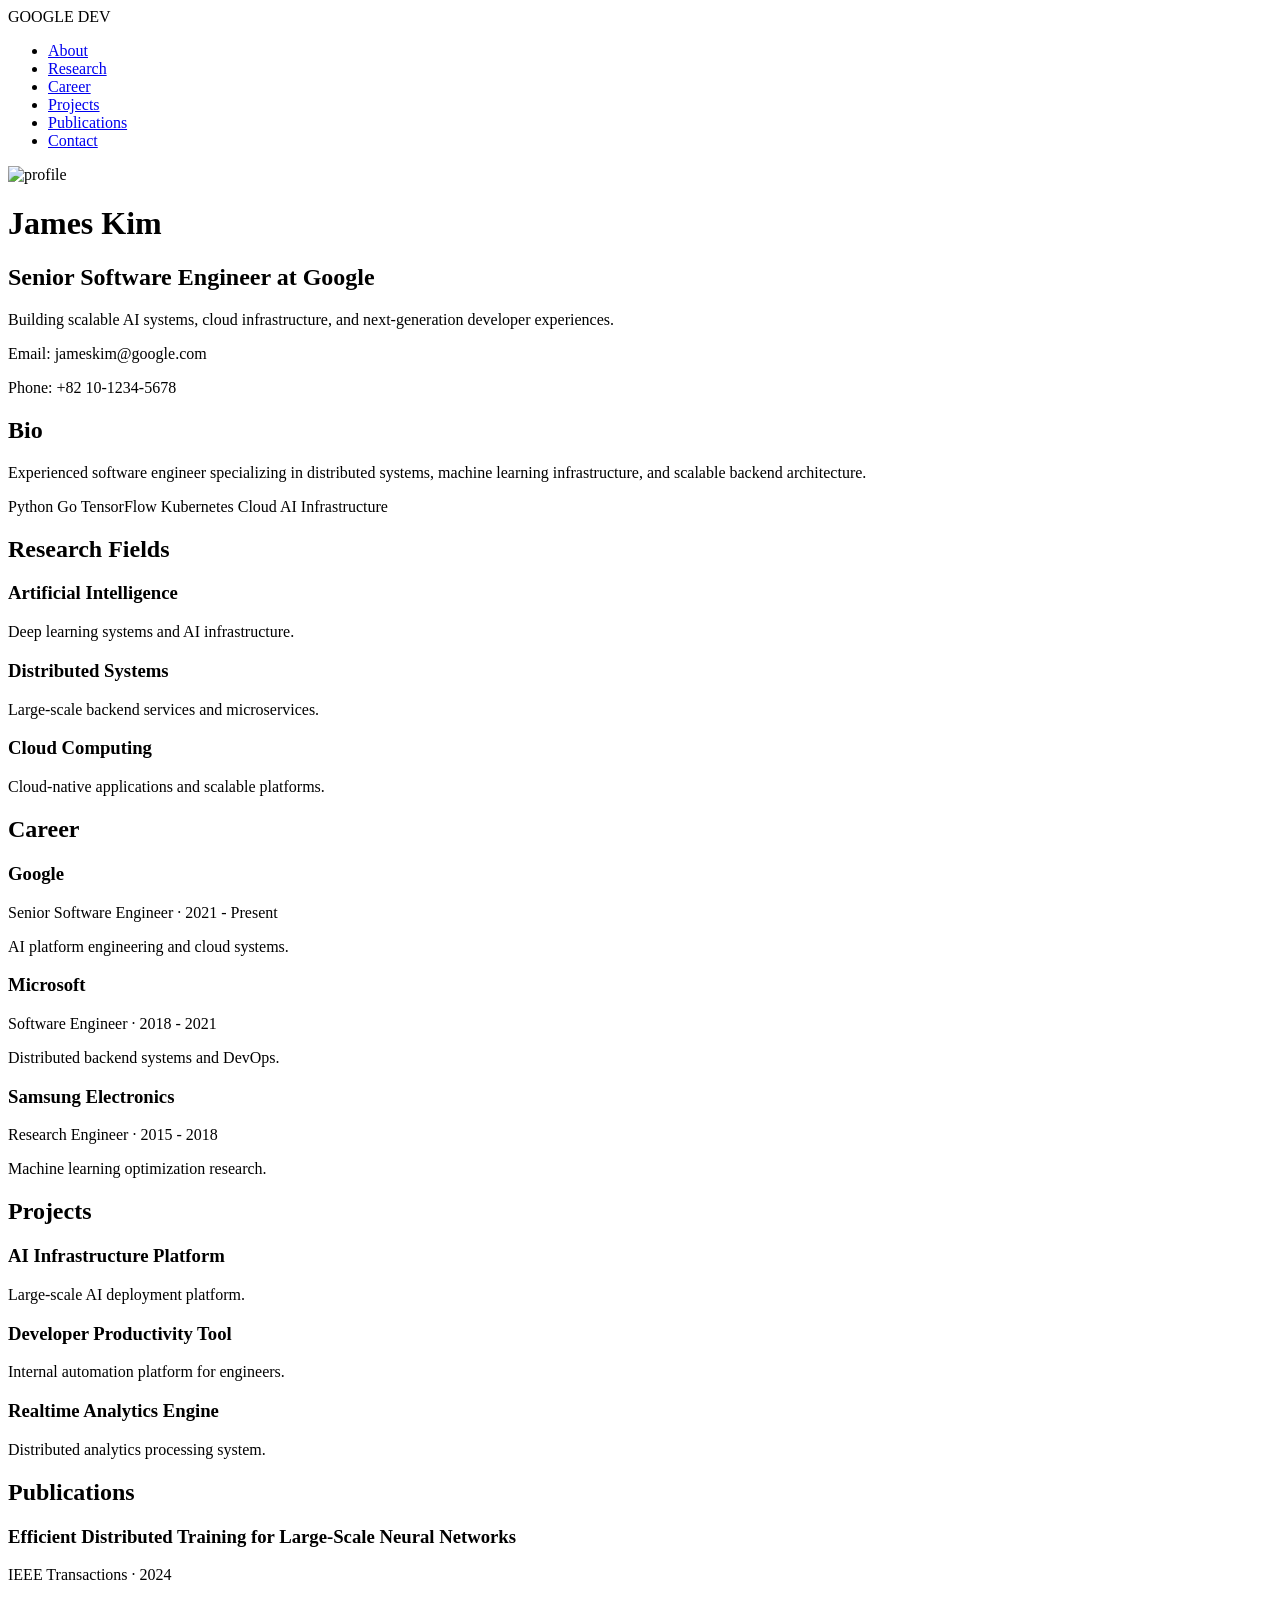
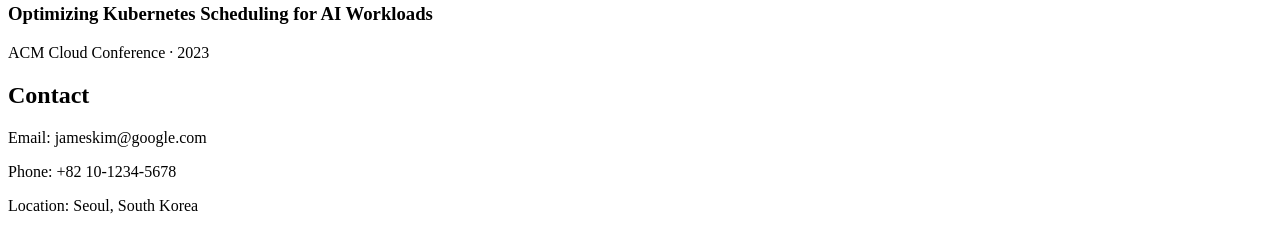
==== index.html @ e76c4819 "Add initial HTML structure for portfolio Initial commit of the Google Developer Portfolio HTML struc" ====
<!DOCTYPE html>
<html lang="ko">
<head>
  <meta charset="UTF-8" />

  <meta
    name="viewport"
    content="width=device-width, initial-scale=1.0"
  />

  <title>Google Developer Portfolio</title>

  <!-- CSS 연결 -->
  <link rel="stylesheet" href="styles.css" />

  <!-- Google Font -->
  <link
    rel="preconnect"
    href="https://fonts.googleapis.com"
  />

  <link
    rel="preconnect"
    href="https://fonts.gstatic.com"
    crossorigin
  />

  <link
    href="https://fonts.googleapis.com/css2?family=Inter:wght@300;400;500;600;700&display=swap"
    rel="stylesheet"
  />
</head>

<body>

  <!-- Navigation -->
  <nav class="navbar">

    <div class="logo">
      GOOGLE DEV
    </div>

    <ul class="nav-links">

      <li>
        <a href="#about">About</a>
      </li>

      <li>
        <a href="#research">Research</a>
      </li>

      <li>
        <a href="#career">Career</a>
      </li>

      <li>
        <a href="#projects">Projects</a>
      </li>

      <li>
        <a href="#publications">Publications</a>
      </li>

      <li>
        <a href="#contact">Contact</a>
      </li>

    </ul>

  </nav>

  <!-- Hero -->
  <header class="hero">

    <div class="hero-content">

      <img
        src="https://images.unsplash.com/photo-1500648767791-00dcc994a43e"
        alt="profile"
        class="profile-image"
      />

      <h1>James Kim</h1>

      <h2>
        Senior Software Engineer at Google
      </h2>

      <p class="hero-description">

        Building scalable AI systems,
        cloud infrastructure,
        and next-generation developer experiences.

      </p>

      <div class="contact-info">

        <p>
          Email: jameskim@google.com
        </p>

        <p>
          Phone: +82 10-1234-5678
        </p>

      </div>

    </div>

  </header>

  <!-- About -->
  <section id="about" class="section">

    <h2 class="section-title">
      Bio
    </h2>

    <div class="card">

      <p>

        Experienced software engineer specializing
        in distributed systems,
        machine learning infrastructure,
        and scalable backend architecture.

      </p>

      <div class="skills">

        <span>Python</span>
        <span>Go</span>
        <span>TensorFlow</span>
        <span>Kubernetes</span>
        <span>Cloud</span>
        <span>AI Infrastructure</span>

      </div>

    </div>

  </section>

  <!-- Research -->
  <section id="research" class="section">

    <h2 class="section-title">
      Research Fields
    </h2>

    <div class="grid">

      <div class="card">

        <h3>
          Artificial Intelligence
        </h3>

        <p>
          Deep learning systems and AI infrastructure.
        </p>

      </div>

      <div class="card">

        <h3>
          Distributed Systems
        </h3>

        <p>
          Large-scale backend services and microservices.
        </p>

      </div>

      <div class="card">

        <h3>
          Cloud Computing
        </h3>

        <p>
          Cloud-native applications and scalable platforms.
        </p>

      </div>

    </div>

  </section>

  <!-- Career -->
  <section id="career" class="section">

    <h2 class="section-title">
      Career
    </h2>

    <div class="timeline">

      <div class="timeline-item">

        <h3>Google</h3>

        <span>
          Senior Software Engineer · 2021 - Present
        </span>

        <p>
          AI platform engineering and cloud systems.
        </p>

      </div>

      <div class="timeline-item">

        <h3>Microsoft</h3>

        <span>
          Software Engineer · 2018 - 2021
        </span>

        <p>
          Distributed backend systems and DevOps.
        </p>

      </div>

      <div class="timeline-item">

        <h3>Samsung Electronics</h3>

        <span>
          Research Engineer · 2015 - 2018
        </span>

        <p>
          Machine learning optimization research.
        </p>

      </div>

    </div>

  </section>

  <!-- Projects -->
  <section id="projects" class="section">

    <h2 class="section-title">
      Projects
    </h2>

    <div class="grid">

      <div class="card">

        <h3>
          AI Infrastructure Platform
        </h3>

        <p>
          Large-scale AI deployment platform.
        </p>

      </div>

      <div class="card">

        <h3>
          Developer Productivity Tool
        </h3>

        <p>
          Internal automation platform for engineers.
        </p>

      </div>

      <div class="card">

        <h3>
          Realtime Analytics Engine
        </h3>

        <p>
          Distributed analytics processing system.
        </p>

      </div>

    </div>

  </section>

  <!-- Publications -->
  <section id="publications" class="section">

    <h2 class="section-title">
      Publications
    </h2>

    <div class="card publication">

      <h3>
        Efficient Distributed Training
        for Large-Scale Neural Networks
      </h3>

      <p>
        IEEE Transactions · 2024
      </p>

    </div>

    <div class="card publication">

      <h3>
        Optimizing Kubernetes Scheduling
        for AI Workloads
      </h3>

      <p>
        ACM Cloud Conference · 2023
      </p>

    </div>

  </section>

  <!-- Contact -->
  <section id="contact" class="section">

    <h2 class="section-title">
      Contact
    </h2>

    <div class="card contact-card">

      <p>
        Email: jameskim@google.com
      </p>

      <p>
        Phone: +82 10-1234-5678
      </p>

      <p>
        Location: Seoul, South Korea
      </p>

    </div>

  </section>

</body>
</html>
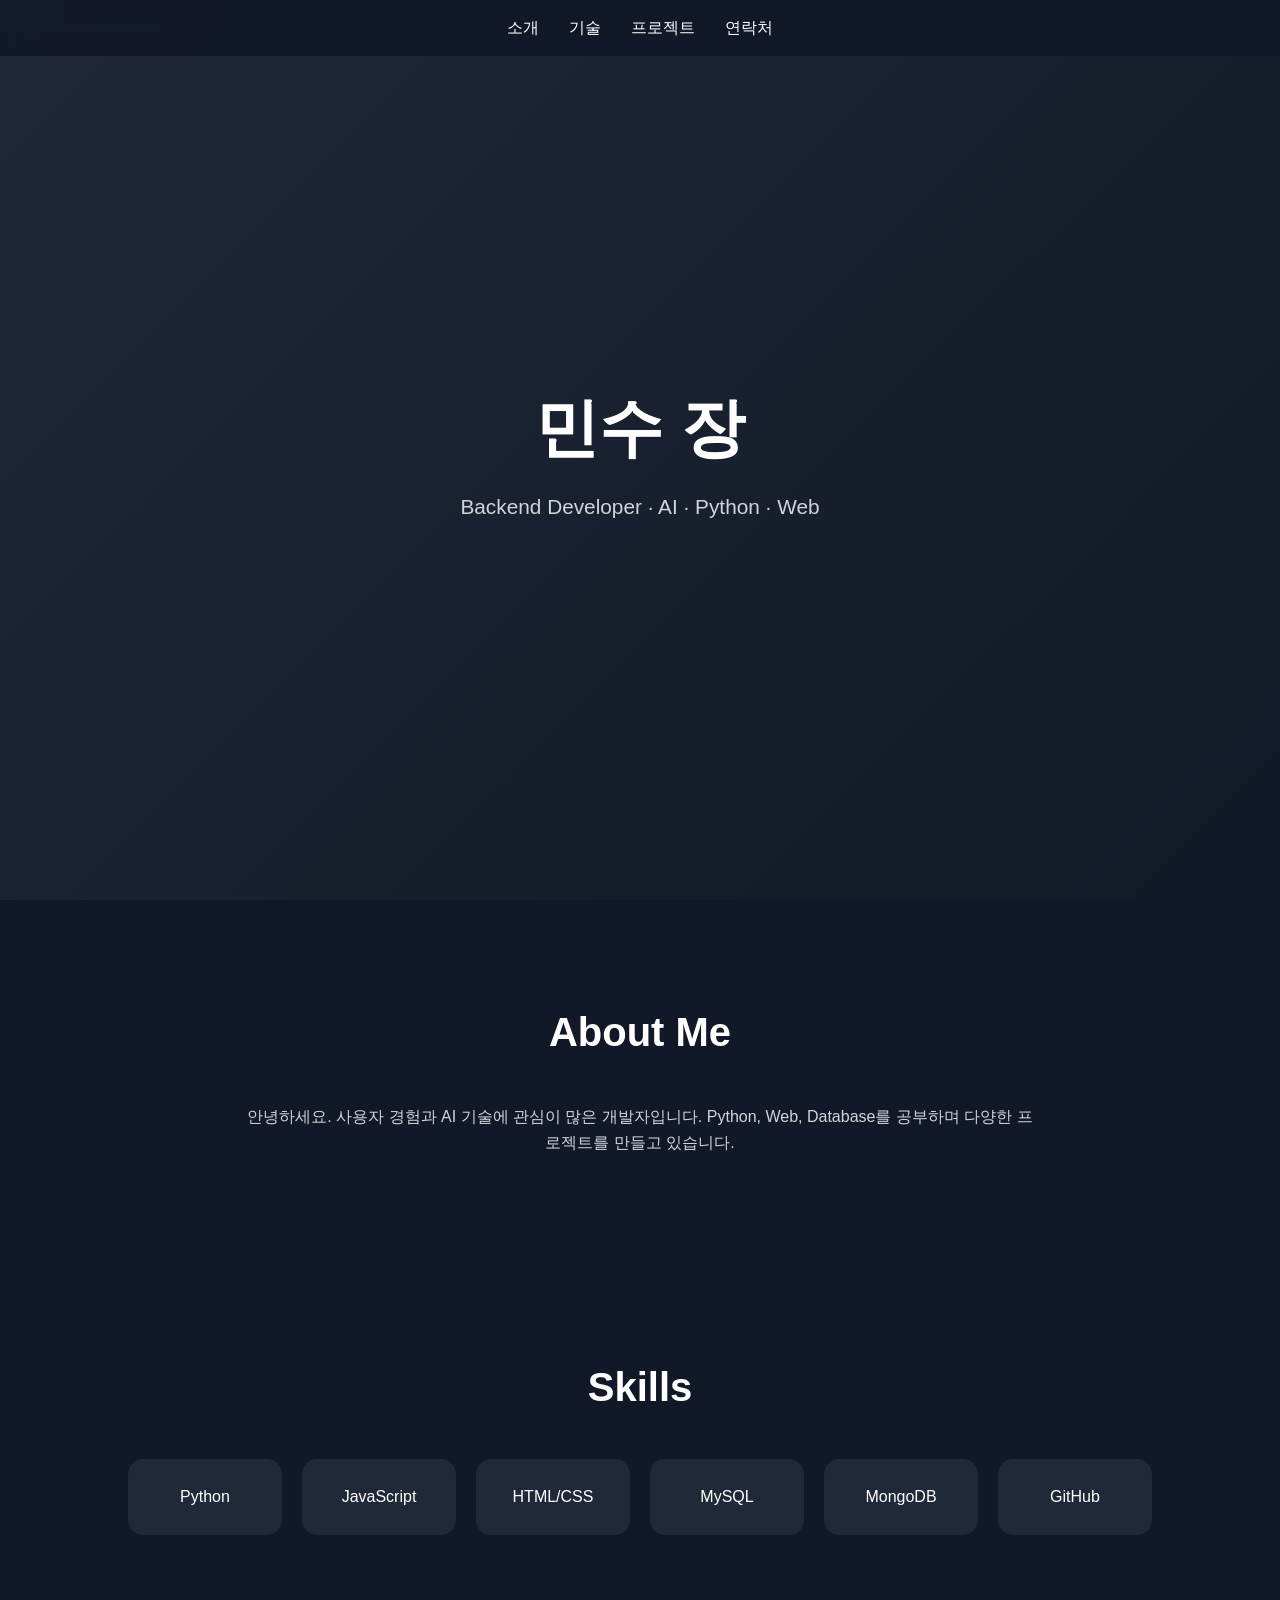
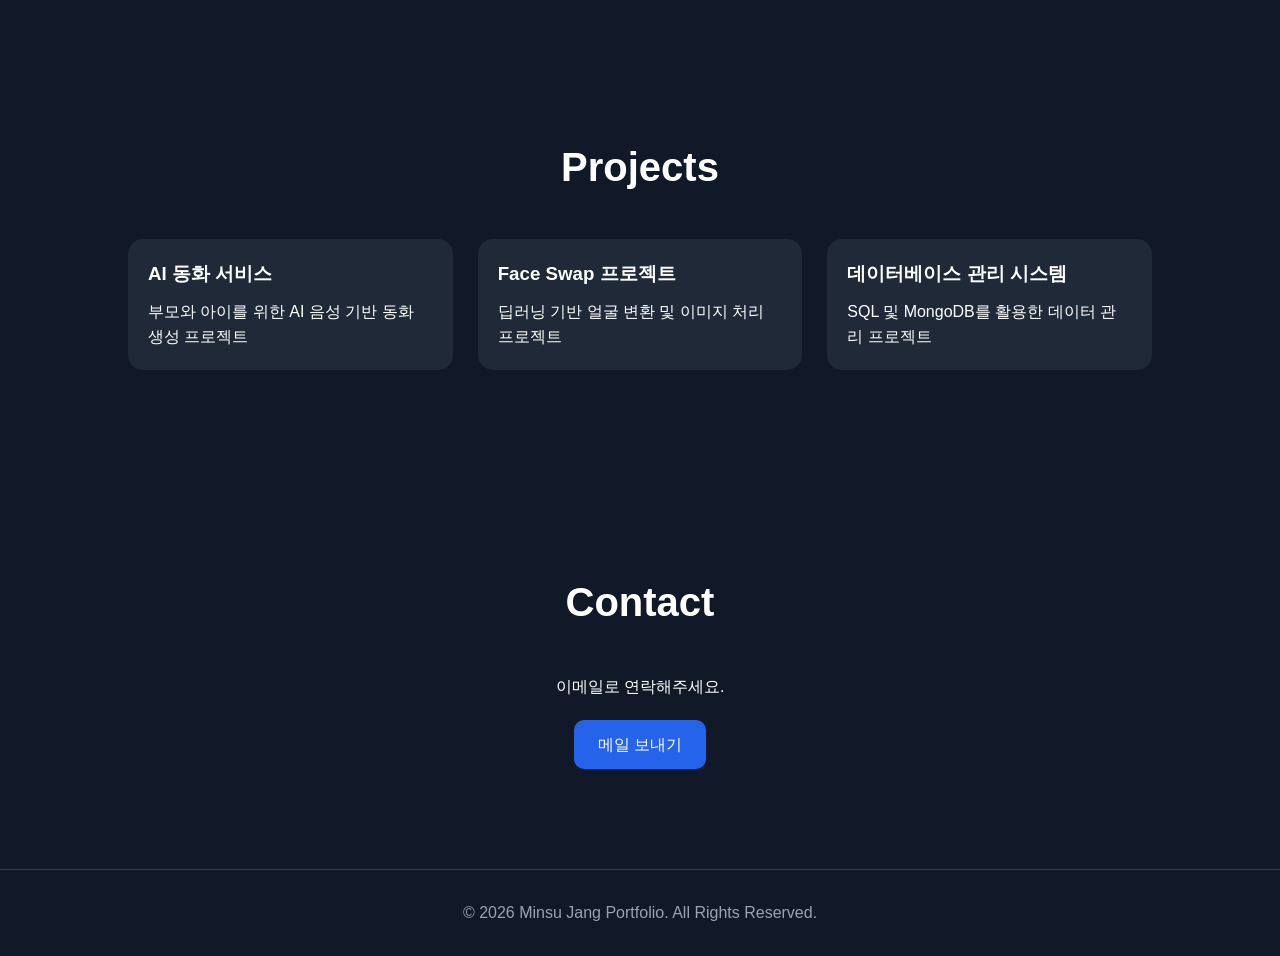
==== commit ad29441d: "Refactor index.html for improved structure and style" ====
--- a/index.html
+++ b/index.html
@@ -2,360 +2,255 @@
 <html lang="ko">
 <head>
   <meta charset="UTF-8" />
-
-  <meta
-    name="viewport"
-    content="width=device-width, initial-scale=1.0"
-  />
-
-  <title>Google Developer Portfolio</title>
-
-  <!-- CSS 연결 -->
-  <link rel="stylesheet" href="styles.css" />
-
-  <!-- Google Font -->
-  <link
-    rel="preconnect"
-    href="https://fonts.googleapis.com"
-  />
-
-  <link
-    rel="preconnect"
-    href="https://fonts.gstatic.com"
-    crossorigin
-  />
-
-  <link
-    href="https://fonts.googleapis.com/css2?family=Inter:wght@300;400;500;600;700&display=swap"
-    rel="stylesheet"
-  />
+  <meta name="viewport" content="width=device-width, initial-scale=1.0"/>
+  <title>My Portfolio</title>
+
+  <style>
+    * {
+      margin: 0;
+      padding: 0;
+      box-sizing: border-box;
+      font-family: 'Pretendard', sans-serif;
+    }
+
+    body {
+      background: #111827;
+      color: white;
+      line-height: 1.6;
+    }
+
+    header {
+      height: 100vh;
+      display: flex;
+      flex-direction: column;
+      justify-content: center;
+      align-items: center;
+      background: linear-gradient(135deg, #1f2937, #111827);
+      text-align: center;
+      padding: 20px;
+    }
+
+    header h1 {
+      font-size: 4rem;
+      margin-bottom: 10px;
+    }
+
+    header p {
+      font-size: 1.3rem;
+      color: #d1d5db;
+    }
+
+    nav {
+      position: fixed;
+      top: 0;
+      width: 100%;
+      background: rgba(17, 24, 39, 0.9);
+      backdrop-filter: blur(10px);
+      padding: 15px 0;
+      z-index: 1000;
+    }
+
+    nav ul {
+      display: flex;
+      justify-content: center;
+      list-style: none;
+      gap: 30px;
+    }
+
+    nav a {
+      color: white;
+      text-decoration: none;
+      transition: 0.3s;
+    }
+
+    nav a:hover {
+      color: #60a5fa;
+    }
+
+    section {
+      padding: 100px 10%;
+    }
+
+    .section-title {
+      font-size: 2.5rem;
+      margin-bottom: 40px;
+      text-align: center;
+    }
+
+    .about {
+      text-align: center;
+      max-width: 800px;
+      margin: auto;
+      color: #d1d5db;
+    }
+
+    .skills {
+      display: grid;
+      grid-template-columns: repeat(auto-fit, minmax(150px, 1fr));
+      gap: 20px;
+    }
+
+    .skill-card {
+      background: #1f2937;
+      padding: 25px;
+      border-radius: 15px;
+      text-align: center;
+      transition: 0.3s;
+    }
+
+    .skill-card:hover {
+      transform: translateY(-5px);
+      background: #374151;
+    }
+
+    .projects {
+      display: grid;
+      grid-template-columns: repeat(auto-fit, minmax(280px, 1fr));
+      gap: 25px;
+    }
+
+    .project-card {
+      background: #1f2937;
+      border-radius: 15px;
+      overflow: hidden;
+      transition: 0.3s;
+    }
+
+    .project-card:hover {
+      transform: scale(1.03);
+    }
+
+    .project-content {
+      padding: 20px;
+    }
+
+    .project-content h3 {
+      margin-bottom: 10px;
+    }
+
+    .contact {
+      text-align: center;
+    }
+
+    .contact a {
+      display: inline-block;
+      margin-top: 20px;
+      padding: 12px 24px;
+      background: #2563eb;
+      color: white;
+      text-decoration: none;
+      border-radius: 10px;
+      transition: 0.3s;
+    }
+
+    .contact a:hover {
+      background: #1d4ed8;
+    }
+
+    footer {
+      text-align: center;
+      padding: 30px;
+      color: #9ca3af;
+      border-top: 1px solid #374151;
+    }
+
+    html {
+      scroll-behavior: smooth;
+    }
+  </style>
 </head>
 
 <body>
 
-  <!-- Navigation -->
-  <nav class="navbar">
-
-    <div class="logo">
-      GOOGLE DEV
-    </div>
-
-    <ul class="nav-links">
-
-      <li>
-        <a href="#about">About</a>
-      </li>
-
-      <li>
-        <a href="#research">Research</a>
-      </li>
-
-      <li>
-        <a href="#career">Career</a>
-      </li>
-
-      <li>
-        <a href="#projects">Projects</a>
-      </li>
-
-      <li>
-        <a href="#publications">Publications</a>
-      </li>
-
-      <li>
-        <a href="#contact">Contact</a>
-      </li>
-
+  <nav>
+    <ul>
+      <li><a href="#about">소개</a></li>
+      <li><a href="#skills">기술</a></li>
+      <li><a href="#projects">프로젝트</a></li>
+      <li><a href="#contact">연락처</a></li>
     </ul>
-
   </nav>
 
-  <!-- Hero -->
-  <header class="hero">
-
-    <div class="hero-content">
-
-      <img
-        src="https://images.unsplash.com/photo-1500648767791-00dcc994a43e"
-        alt="profile"
-        class="profile-image"
-      />
-
-      <h1>James Kim</h1>
-
-      <h2>
-        Senior Software Engineer at Google
-      </h2>
-
-      <p class="hero-description">
-
-        Building scalable AI systems,
-        cloud infrastructure,
-        and next-generation developer experiences.
-
+  <header>
+    <h1>민수 장</h1>
+    <p>Backend Developer · AI · Python · Web</p>
+  </header>
+
+  <section id="about">
+    <h2 class="section-title">About Me</h2>
+    <div class="about">
+      <p>
+        안녕하세요.  
+        사용자 경험과 AI 기술에 관심이 많은 개발자입니다.
+        Python, Web, Database를 공부하며 다양한 프로젝트를 만들고 있습니다.
       </p>
-
-      <div class="contact-info">
-
-        <p>
-          Email: jameskim@google.com
-        </p>
-
-        <p>
-          Phone: +82 10-1234-5678
-        </p>
-
+    </div>
+  </section>
+
+  <section id="skills">
+    <h2 class="section-title">Skills</h2>
+
+    <div class="skills">
+      <div class="skill-card">Python</div>
+      <div class="skill-card">JavaScript</div>
+      <div class="skill-card">HTML/CSS</div>
+      <div class="skill-card">MySQL</div>
+      <div class="skill-card">MongoDB</div>
+      <div class="skill-card">GitHub</div>
+    </div>
+  </section>
+
+  <section id="projects">
+    <h2 class="section-title">Projects</h2>
+
+    <div class="projects">
+
+      <div class="project-card">
+        <div class="project-content">
+          <h3>AI 동화 서비스</h3>
+          <p>
+            부모와 아이를 위한 AI 음성 기반 동화 생성 프로젝트
+          </p>
+        </div>
       </div>
 
-    </div>
-
-  </header>
-
-  <!-- About -->
-  <section id="about" class="section">
-
-    <h2 class="section-title">
-      Bio
-    </h2>
-
-    <div class="card">
-
-      <p>
-
-        Experienced software engineer specializing
-        in distributed systems,
-        machine learning infrastructure,
-        and scalable backend architecture.
-
-      </p>
-
-      <div class="skills">
-
-        <span>Python</span>
-        <span>Go</span>
-        <span>TensorFlow</span>
-        <span>Kubernetes</span>
-        <span>Cloud</span>
-        <span>AI Infrastructure</span>
-
+      <div class="project-card">
+        <div class="project-content">
+          <h3>Face Swap 프로젝트</h3>
+          <p>
+            딥러닝 기반 얼굴 변환 및 이미지 처리 프로젝트
+          </p>
+        </div>
       </div>
 
-    </div>
-
-  </section>
-
-  <!-- Research -->
-  <section id="research" class="section">
-
-    <h2 class="section-title">
-      Research Fields
-    </h2>
-
-    <div class="grid">
-
-      <div class="card">
-
-        <h3>
-          Artificial Intelligence
-        </h3>
-
-        <p>
-          Deep learning systems and AI infrastructure.
-        </p>
-
+      <div class="project-card">
+        <div class="project-content">
+          <h3>데이터베이스 관리 시스템</h3>
+          <p>
+            SQL 및 MongoDB를 활용한 데이터 관리 프로젝트
+          </p>
+        </div>
       </div>
 
-      <div class="card">
-
-        <h3>
-          Distributed Systems
-        </h3>
-
-        <p>
-          Large-scale backend services and microservices.
-        </p>
-
-      </div>
-
-      <div class="card">
-
-        <h3>
-          Cloud Computing
-        </h3>
-
-        <p>
-          Cloud-native applications and scalable platforms.
-        </p>
-
-      </div>
-
-    </div>
-
-  </section>
-
-  <!-- Career -->
-  <section id="career" class="section">
-
-    <h2 class="section-title">
-      Career
-    </h2>
-
-    <div class="timeline">
-
-      <div class="timeline-item">
-
-        <h3>Google</h3>
-
-        <span>
-          Senior Software Engineer · 2021 - Present
-        </span>
-
-        <p>
-          AI platform engineering and cloud systems.
-        </p>
-
-      </div>
-
-      <div class="timeline-item">
-
-        <h3>Microsoft</h3>
-
-        <span>
-          Software Engineer · 2018 - 2021
-        </span>
-
-        <p>
-          Distributed backend systems and DevOps.
-        </p>
-
-      </div>
-
-      <div class="timeline-item">
-
-        <h3>Samsung Electronics</h3>
-
-        <span>
-          Research Engineer · 2015 - 2018
-        </span>
-
-        <p>
-          Machine learning optimization research.
-        </p>
-
-      </div>
-
-    </div>
-
-  </section>
-
-  <!-- Projects -->
-  <section id="projects" class="section">
-
-    <h2 class="section-title">
-      Projects
-    </h2>
-
-    <div class="grid">
-
-      <div class="card">
-
-        <h3>
-          AI Infrastructure Platform
-        </h3>
-
-        <p>
-          Large-scale AI deployment platform.
-        </p>
-
-      </div>
-
-      <div class="card">
-
-        <h3>
-          Developer Productivity Tool
-        </h3>
-
-        <p>
-          Internal automation platform for engineers.
-        </p>
-
-      </div>
-
-      <div class="card">
-
-        <h3>
-          Realtime Analytics Engine
-        </h3>
-
-        <p>
-          Distributed analytics processing system.
-        </p>
-
-      </div>
-
-    </div>
-
-  </section>
-
-  <!-- Publications -->
-  <section id="publications" class="section">
-
-    <h2 class="section-title">
-      Publications
-    </h2>
-
-    <div class="card publication">
-
-      <h3>
-        Efficient Distributed Training
-        for Large-Scale Neural Networks
-      </h3>
-
-      <p>
-        IEEE Transactions · 2024
-      </p>
-
-    </div>
-
-    <div class="card publication">
-
-      <h3>
-        Optimizing Kubernetes Scheduling
-        for AI Workloads
-      </h3>
-
-      <p>
-        ACM Cloud Conference · 2023
-      </p>
-
-    </div>
-
-  </section>
-
-  <!-- Contact -->
-  <section id="contact" class="section">
-
-    <h2 class="section-title">
-      Contact
-    </h2>
-
-    <div class="card contact-card">
-
-      <p>
-        Email: jameskim@google.com
-      </p>
-
-      <p>
-        Phone: +82 10-1234-5678
-      </p>
-
-      <p>
-        Location: Seoul, South Korea
-      </p>
-
-    </div>
-
-  </section>
+    </div>
+  </section>
+
+  <section id="contact">
+    <h2 class="section-title">Contact</h2>
+
+    <div class="contact">
+      <p>이메일로 연락해주세요.</p>
+      <a href="mailto:example@email.com">메일 보내기</a>
+    </div>
+  </section>
+
+  <footer>
+    © 2026 Minsu Jang Portfolio. All Rights Reserved.
+  </footer>
+
+  <script>
+    console.log("Portfolio Website Loaded");
+  </script>
 
 </body>
 </html>
